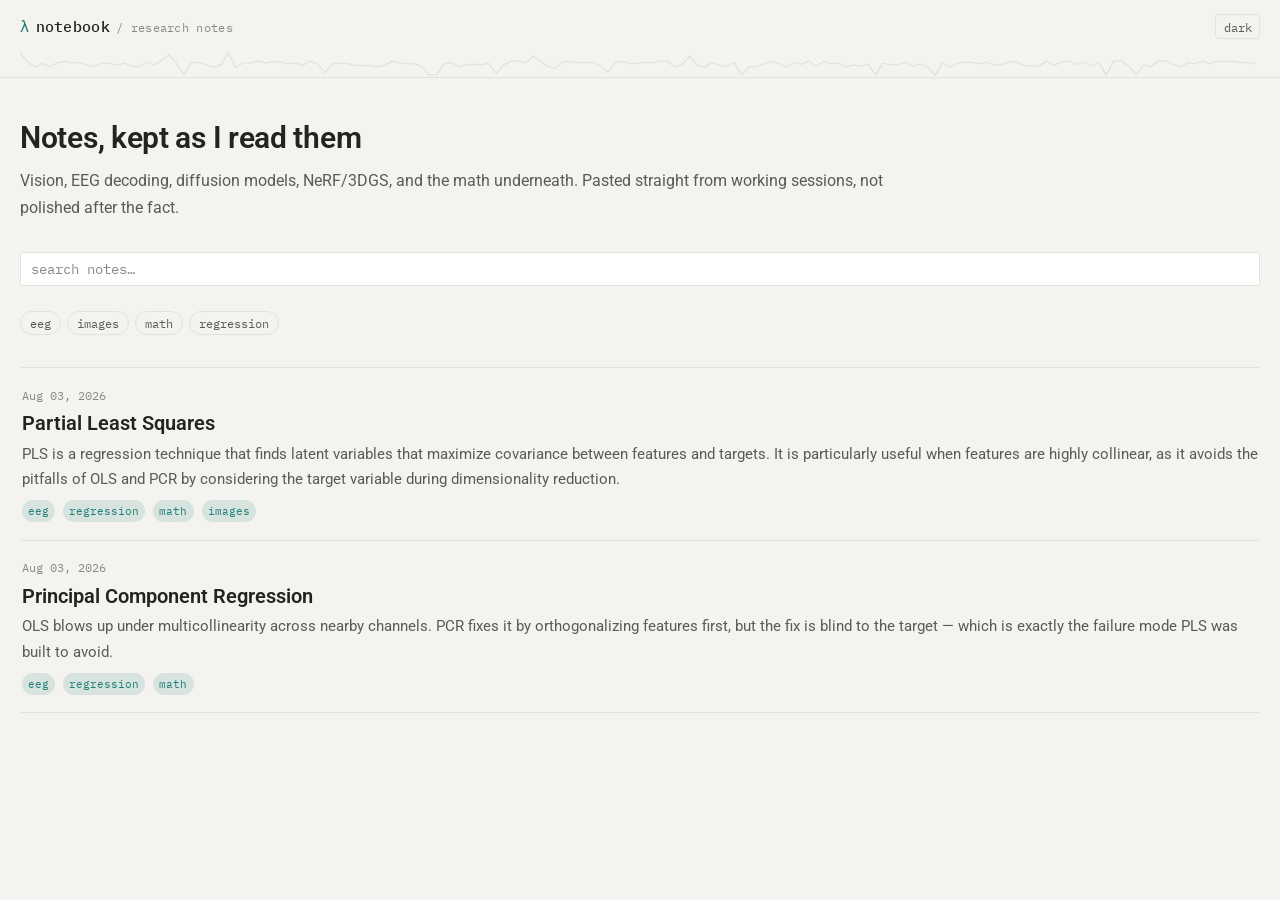
==== index.html @ 426d00ba "updating notes" ====
<!doctype html>
<html lang="en">
<head>
<meta charset="utf-8">
<meta name="viewport" content="width=device-width, initial-scale=1">
<title>notebook — research notes</title>
<meta name="description" content="A running notebook of research notes on vision, EEG decoding, diffusion models, and NeRF/3DGS.">
<link rel="preconnect" href="https://fonts.googleapis.com">
<link href="https://fonts.googleapis.com/css2?family=Roboto:wght@400;500;600;700&family=IBM+Plex+Mono:wght@400;500&display=swap" rel="stylesheet">
<link rel="stylesheet" href="assets/css/style.css">
</head>
<body>

<header class="masthead">
  <div class="masthead-row">
    <a class="wordmark" href="index.html"><span class="glyph">λ</span>notebook<span class="sub">/ research notes</span></a>
    <div class="masthead-tools">
      <button class="theme-toggle" id="themeToggle" type="button">dark</button>
    </div>
  </div>
  <div class="trace-wrap" id="trace"></div>
</header>

<main class="wrap">
  <div class="lede">
    <h1>Notes, kept as I read them</h1>
    <p>Vision, EEG decoding, diffusion models, NeRF/3DGS, and the math underneath. Pasted straight from working sessions, not polished after the fact.</p>
  </div>

  <div class="controls">
    <input class="search" id="search" type="search" placeholder="search notes…" aria-label="Search notes">
  </div>

  <div class="tags" id="tagFilters" role="group" aria-label="Filter by tag"></div>

  <ul class="note-list" id="noteList">
    <li class="loading">loading notebook…</li>
  </ul>
</main>

<script src="assets/js/common.js"></script>
<script src="assets/js/index.js"></script>
</body>
</html>
---- assets/css/style.css ----
/* ============================================================
   lab-notes — design tokens
   A researcher's notebook: pale graph-paper background, ink-navy
   text, an amber "highlighter" accent, and a teal "signal" accent
   borrowed from an EEG trace (used once, as the scroll indicator).
   ============================================================ */

:root{
  --bg:        #f4f3ef;
  --paper:     #ffffff;
  --ink:       #24231f;
  --ink-soft:  #5b5a54;
  --ink-faint: #8b8a82;
  --accent:    #b9791f;   /* highlighter amber — links, tags, active states */
  --accent-soft: #b9791f1a;
  --signal:    #217f77;   /* EEG-trace teal — used once, deliberately */
  --signal-soft: #217f7724;
  --line:      #e3e2db;
  --code-bg:   #24231f;
  --code-fg:   #ece9df;
  --code-accent: #7fd6c9;
  --shadow:    0 1px 0 rgba(22,33,43,0.06);
  --radius:    3px;
  --page-max:  90rem;
  --font-display: 'Roboto', ui-sans-serif, system-ui, -apple-system, sans-serif;
  --font-body:    'Roboto', ui-sans-serif, system-ui, -apple-system, sans-serif;
  --font-mono:    'IBM Plex Mono', ui-monospace, 'SFMono-Regular', Menlo, monospace;
}

[data-theme="dark"]{
  --bg:        #262624;
  --paper:     #2f2f2c;
  --ink:       #f7f6f2;
  --ink-soft:  #b9b7ad;
  --ink-faint: #83817a;
  --accent:    #e0a94c;
  --accent-soft: #e0a94c22;
  --signal:    #58c6ba;
  --signal-soft: #58c6ba24;
  --line:      #3d3d39;
  --code-bg:   #1c1c1a;
  --code-fg:   #ece9df;
  --code-accent: #7fd6c9;
  --shadow:    0 1px 0 rgba(0,0,0,0.3);
}

*{ box-sizing: border-box; }
html{ scroll-behavior: smooth; }
@media (prefers-reduced-motion: reduce){
  html{ scroll-behavior: auto; }
  *{ animation-duration: 0.001ms !important; transition-duration: 0.001ms !important; }
}

body{
  margin: 0;
  background: var(--bg);
  color: var(--ink);
  font-family: var(--font-body);
  font-size: 17px;
  line-height: 1.65;
  -webkit-font-smoothing: antialiased;
}

a{ color: var(--accent); text-decoration-thickness: 1px; text-underline-offset: 2px; }
a:hover{ color: var(--ink); }

::selection{ background: var(--accent-soft); }

/* ---------- masthead ---------- */

.masthead{
  position: sticky; top: 0; z-index: 20;
  background: color-mix(in srgb, var(--bg) 88%, transparent);
  backdrop-filter: blur(6px);
  border-bottom: 1px solid var(--line);
}
.masthead-row{
  max-width: var(--page-max); margin: 0 auto;
  padding: 0.85rem 1.25rem 0.7rem;
  display: flex; align-items: baseline; gap: 1rem; justify-content: space-between;
}
.wordmark{
  font-family: var(--font-mono); font-size: 0.95rem; font-weight: 500;
  color: var(--ink); text-decoration: none; letter-spacing: 0.02em;
  display: inline-flex; align-items: baseline; gap: 0.4em;
}
.wordmark .glyph{ color: var(--signal); }
.wordmark .sub{ color: var(--ink-faint); font-size: 0.78em; font-weight: 400; }
.masthead-tools{ display: flex; align-items: center; gap: 0.9rem; }

.theme-toggle{
  font-family: var(--font-mono); font-size: 0.78rem; color: var(--ink-soft);
  background: transparent; border: 1px solid var(--line); border-radius: var(--radius);
  padding: 0.3em 0.6em; cursor: pointer;
}
.theme-toggle:hover{ border-color: var(--ink-soft); color: var(--ink); }

/* signature element: the EEG scroll-trace */
.trace-wrap{ height: 26px; max-width: var(--page-max); margin: 0 auto; padding: 0 1.25rem; }
.trace-wrap svg{ width: 100%; height: 100%; display: block; }
.trace-bg{ stroke: var(--line); stroke-width: 1.2; fill: none; }
.trace-fg{ stroke: var(--signal); stroke-width: 1.6; fill: none;
  filter: drop-shadow(0 0 3px var(--signal-soft)); }

/* ---------- index page ---------- */

.wrap{ max-width: var(--page-max); margin: 0 auto; padding: 2.25rem 1.25rem 6rem; }

.lede{ max-width: 56rem; margin: 0 0 1.9rem; }
.lede h1{ font-family: var(--font-display); font-weight: 600; font-size: 1.85rem;
  margin: 0 0 0.35rem; letter-spacing: -0.01em; }
.lede p{ color: var(--ink-soft); margin: 0; font-size: 1.02rem; }

.controls{ display: flex; flex-wrap: wrap; gap: 0.6rem; align-items: center;
  margin: 0 0 1.6rem; }
.search{
  font-family: var(--font-mono); font-size: 0.85rem; color: var(--ink);
  background: var(--paper); border: 1px solid var(--line); border-radius: var(--radius);
  padding: 0.5em 0.75em; min-width: 15rem; flex: 1 1 15rem;
}
.search::placeholder{ color: var(--ink-faint); }
.search:focus, .theme-toggle:focus, .tag-chip:focus, a:focus, button:focus{
  outline: 2px solid var(--signal); outline-offset: 2px;
}

.tags{ display: flex; flex-wrap: wrap; gap: 0.4rem; margin: 0 0 2rem; }
.tag-chip{
  font-family: var(--font-mono); font-size: 0.74rem; color: var(--ink-soft);
  background: transparent; border: 1px solid var(--line); border-radius: 999px;
  padding: 0.3em 0.75em; cursor: pointer;
}
.tag-chip:hover{ border-color: var(--accent); color: var(--accent); }
.tag-chip[aria-pressed="true"]{
  background: var(--accent-soft); border-color: var(--accent); color: var(--ink);
}

.note-list{ list-style: none; margin: 0; padding: 0; border-top: 1px solid var(--line); }
.note-item{ border-bottom: 1px solid var(--line); }
.note-item a{
  display: block; padding: 1.1rem 0.1rem; text-decoration: none; color: inherit;
}
.note-item a:hover .note-title{ color: var(--accent); }
.note-meta{
  font-family: var(--font-mono); font-size: 0.74rem; color: var(--ink-faint);
  display: flex; gap: 0.9rem; margin-bottom: 0.3rem;
}
.note-title{
  font-family: var(--font-display); font-size: 1.28rem; font-weight: 600;
  color: var(--ink); margin: 0 0 0.3rem; line-height: 1.3;
}
.note-excerpt{ color: var(--ink-soft); margin: 0; font-size: 0.96rem; }
.note-tags{ margin-top: 0.5rem; display: flex; gap: 0.5rem; flex-wrap: wrap; }
.note-tags span{
  font-family: var(--font-mono); font-size: 0.7rem; color: var(--signal);
  background: var(--signal-soft); padding: 0.15em 0.55em; border-radius: 999px;
}
.empty-state{ padding: 2.5rem 0.1rem; color: var(--ink-faint); font-family: var(--font-mono);
  font-size: 0.88rem; }

/* ---------- note page ---------- */

.note-layout{
  max-width: var(--page-max); margin: 0 auto; padding: 2.25rem 1.5rem 8rem;
}
.note-header{ margin-bottom: 0.5rem; }
.back-link{
  font-family: var(--font-mono); font-size: 0.78rem; color: var(--ink-soft);
  text-decoration: none; display: inline-flex; align-items: center; gap: 0.4em;
}
.back-link:hover{ color: var(--accent); }
.note-header-meta{
  font-family: var(--font-mono); font-size: 0.76rem; color: var(--ink-faint);
  margin: 1.1rem 0 0.25rem; display: flex; gap: 0.9rem; flex-wrap: wrap;
}
.note-header h1{
  font-family: var(--font-display); font-weight: 600; font-size: 2.55rem;
  line-height: 1.2; letter-spacing: -0.01em; margin: 0.2rem 0 0.9rem;
}

.note-toc{
  font-family: var(--font-mono); font-size: 0.9rem;
  border: 1px solid var(--line); border-radius: var(--radius);
  padding: 0.9rem 1.1rem; margin: 0.5rem 0 2.2rem; background: var(--paper);
}
.note-toc-label{ color: var(--ink-faint); text-transform: uppercase; letter-spacing: 0.08em;
  font-size: 0.68rem; margin-bottom: 0.6rem; }
.note-toc ol{
  list-style: none; margin: 0; padding: 0;
  display: flex; flex-wrap: wrap; gap: 0.35rem 1.4rem;
}
.note-toc li{ margin: 0; }
.note-toc a{
  display: inline-block; padding: 0.15rem 0; color: var(--ink-soft); text-decoration: none;
  border-bottom: 1px solid transparent;
}
.note-toc a[data-level="3"]{ font-size: 0.73rem; opacity: 0.85; }
.note-toc a[data-level="3"]::before{ content: '› '; opacity: 0.6; }
.note-toc a:hover{ color: var(--ink); }
.note-toc a.active{ color: var(--signal); border-bottom-color: var(--signal); }

.note-body{ font-size: 1.5rem; }
.note-body > *:first-child{ margin-top: 0; }
.note-body h2, .note-body h3{
  font-family: var(--font-display); font-weight: 600; color: var(--ink);
  scroll-margin-top: 5.5rem;
}
.note-body h2{ font-size: 1.45rem; margin: 2.4rem 0 0.9rem; padding-top: 0.4rem;
  border-top: 1px solid var(--line); }
.note-body h2:first-of-type{ border-top: none; padding-top: 0; margin-top: 1.4rem; }
.note-body h3{ font-size: 1.14rem; margin: 1.8rem 0 0.6rem; }
.note-body p{ margin: 0 0 1.05rem; color: var(--ink); }
.note-body ul, .note-body ol{ margin: 0 0 1.05rem; padding-left: 1.3rem; }
.note-body li{ margin: 0.3rem 0; }
.note-body li::marker{ color: var(--ink-faint); }
.note-body strong{ color: var(--ink); font-weight: 700; }
.note-body blockquote{
  margin: 1.3rem 0; padding: 0.3rem 1rem; border-left: 3px solid var(--signal);
  color: var(--ink-soft); background: var(--signal-soft); border-radius: 0 var(--radius) var(--radius) 0;
}
.note-body hr{ border: none; border-top: 1px solid var(--line); margin: 2.2rem 0; }
.note-body code{
  font-family: var(--font-mono); font-size: 0.87em; background: var(--accent-soft);
  color: var(--ink); padding: 0.12em 0.4em; border-radius: var(--radius);
}
.note-body pre{
  background: var(--code-bg); color: var(--code-fg); padding: 1rem 1.1rem;
  border-radius: var(--radius); overflow-x: auto; margin: 1.2rem 0; font-size: 0.86rem;
  box-shadow: var(--shadow);
}
.note-body pre code{ background: none; padding: 0; color: inherit; }
.note-body table{ width: 100%; border-collapse: collapse; margin: 1.2rem 0; font-size: 0.92rem; }
.note-body th, .note-body td{ border: 1px solid var(--line); padding: 0.5em 0.7em; text-align: left; }
.note-body th{ font-family: var(--font-mono); font-size: 0.76rem; color: var(--ink-soft);
  text-transform: uppercase; letter-spacing: 0.04em; }
.note-body img{ max-width: 100%; border-radius: var(--radius); }
.note-body .katex-display{ margin: 1.4rem 0; overflow-x: auto; overflow-y: hidden; padding-bottom: 2px; }
.note-body .katex{ font-size: 1.04em; }
.heading-anchor{
  opacity: 0; margin-left: 0.5em; color: var(--ink-faint); text-decoration: none;
  font-family: var(--font-mono); font-size: 0.8em;
}
.note-body h2:hover .heading-anchor, .note-body h3:hover .heading-anchor{ opacity: 1; }

.note-footer{
  margin-top: 3.5rem; padding-top: 1.3rem; border-top: 1px solid var(--line);
  font-family: var(--font-mono); font-size: 0.78rem; color: var(--ink-faint);
  display: flex; justify-content: space-between; flex-wrap: wrap; gap: 0.6rem;
}

.loading, .error{
  font-family: var(--font-mono); font-size: 0.86rem; color: var(--ink-faint);
  padding: 3rem 0.1rem;
}
.error{ color: #b5482f; }
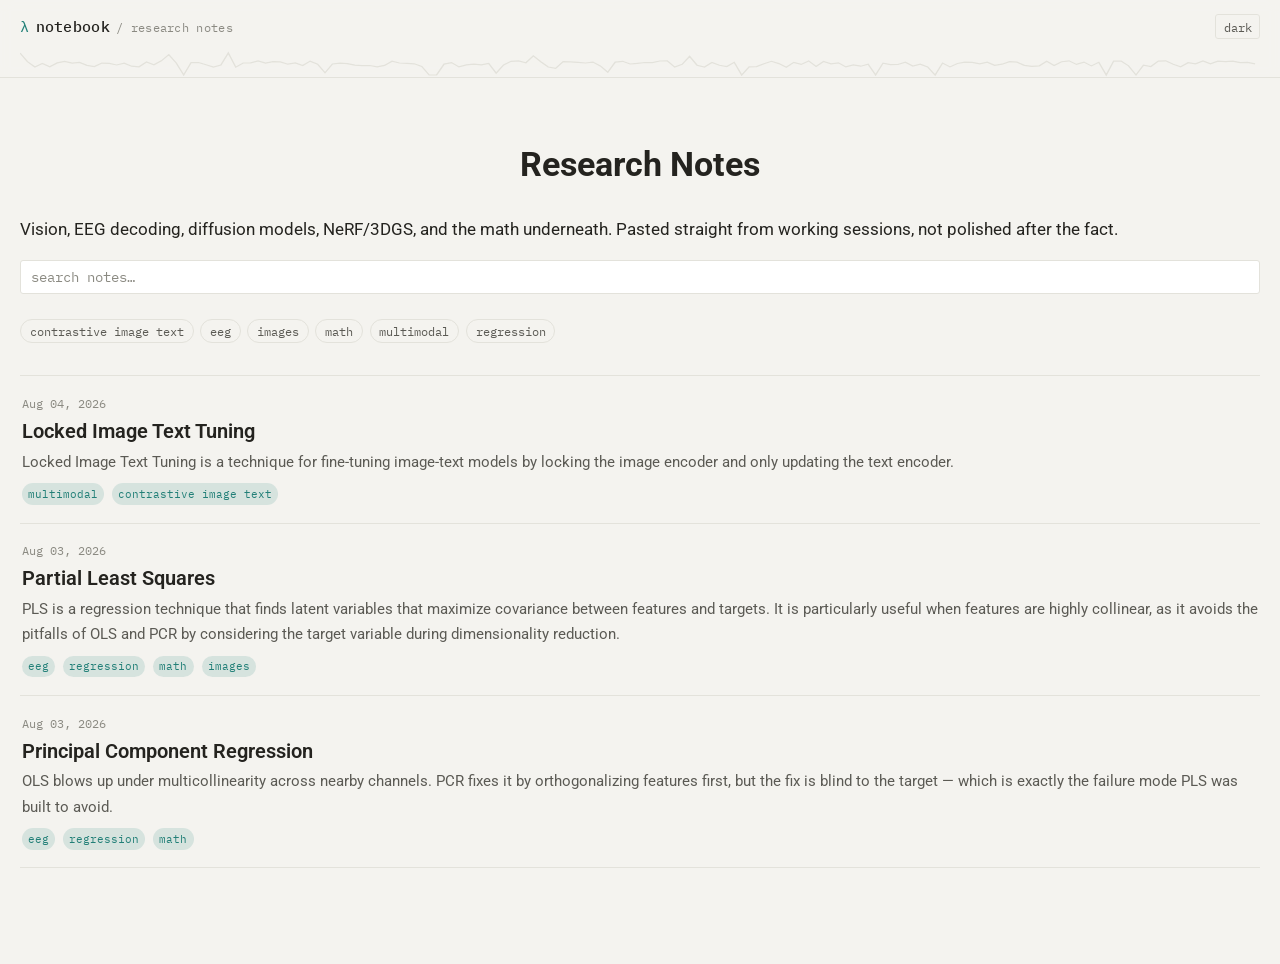
==== commit bf7e83d6: "updating notes" ====
--- a/index.html
+++ b/index.html
@@ -22,8 +22,8 @@
 </header>
 
 <main class="wrap">
-  <div class="lede">
-    <h1>Notes, kept as I read them</h1>
+  <div class="">
+    <h1 align="center">Research Notes</h1>
     <p>Vision, EEG decoding, diffusion models, NeRF/3DGS, and the math underneath. Pasted straight from working sessions, not polished after the fact.</p>
   </div>
 
@@ -38,7 +38,7 @@
   </ul>
 </main>
 
-<script src="assets/js/common.js"></script>
-<script src="assets/js/index.js"></script>
+<script src="assets/js/common.js?v=2"></script>
+<script src="assets/js/index.js?v=2"></script>
 </body>
 </html>
--- a/assets/css/style.css
+++ b/assets/css/style.css
@@ -173,12 +173,12 @@
   margin: 1.1rem 0 0.25rem; display: flex; gap: 0.9rem; flex-wrap: wrap;
 }
 .note-header h1{
-  font-family: var(--font-display); font-weight: 600; font-size: 2.55rem;
+  font-family: var(--font-display); font-weight: 600; font-size: 2.15rem;
   line-height: 1.2; letter-spacing: -0.01em; margin: 0.2rem 0 0.9rem;
 }
 
 .note-toc{
-  font-family: var(--font-mono); font-size: 0.9rem;
+  font-family: var(--font-mono); font-size: 0.78rem;
   border: 1px solid var(--line); border-radius: var(--radius);
   padding: 0.9rem 1.1rem; margin: 0.5rem 0 2.2rem; background: var(--paper);
 }
@@ -198,13 +198,13 @@
 .note-toc a:hover{ color: var(--ink); }
 .note-toc a.active{ color: var(--signal); border-bottom-color: var(--signal); }
 
-.note-body{ font-size: 1.5rem; }
+.note-body{ font-size: 1.4rem; }
 .note-body > *:first-child{ margin-top: 0; }
 .note-body h2, .note-body h3{
   font-family: var(--font-display); font-weight: 600; color: var(--ink);
   scroll-margin-top: 5.5rem;
 }
-.note-body h2{ font-size: 1.45rem; margin: 2.4rem 0 0.9rem; padding-top: 0.4rem;
+.note-body h2{ font-size: 1.65rem; margin: 2.4rem 0 0.9rem; padding-top: 0.4rem;
   border-top: 1px solid var(--line); }
 .note-body h2:first-of-type{ border-top: none; padding-top: 0; margin-top: 1.4rem; }
 .note-body h3{ font-size: 1.14rem; margin: 1.8rem 0 0.6rem; }
